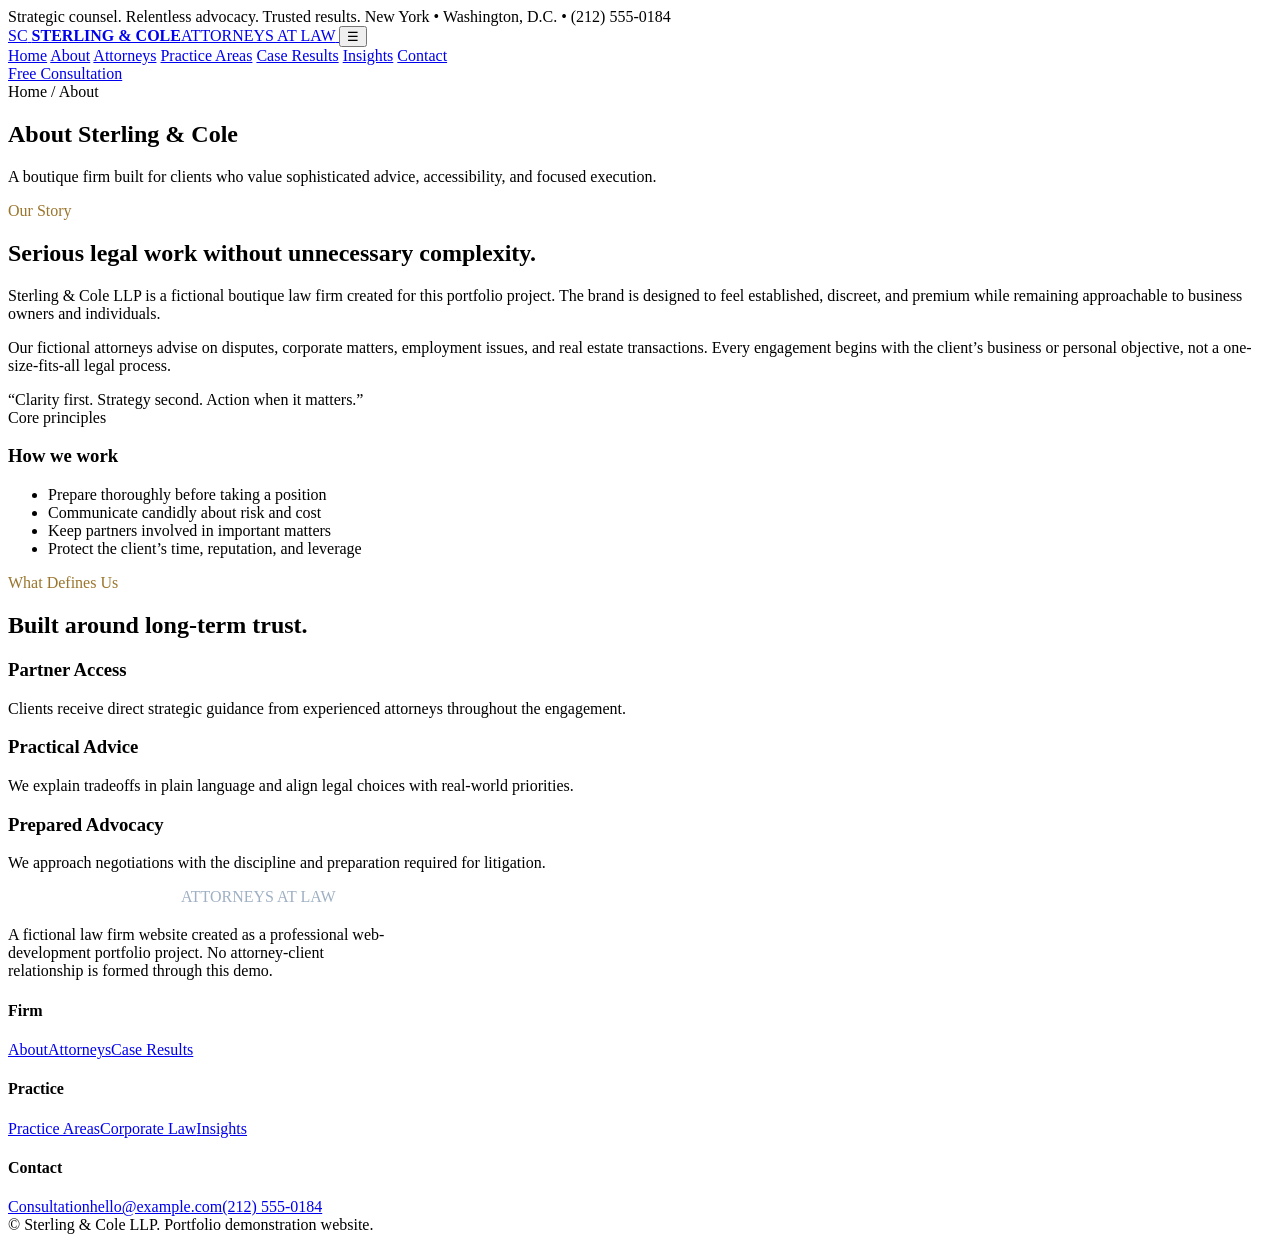
==== about.html @ fb7c3ca8 "Add files via upload" ====
<!DOCTYPE html>
<html lang="en">
<head>
<meta charset="UTF-8">
<meta name="viewport" content="width=device-width, initial-scale=1.0">
<title>About | Sterling & Cole LLP</title>
<meta name="description" content="Learn about Sterling & Cole LLP, a fictional boutique law firm.">
<link rel="stylesheet" href="css/style.css">
</head>
<body>

<div class="topbar">
  <div class="container">
    <span>Strategic counsel. Relentless advocacy. Trusted results.</span>
    <span>New York • Washington, D.C. • (212) 555-0184</span>
  </div>
</div>
<header class="header">
  <div class="container nav">
    <a class="brand" href="index.html" aria-label="Sterling & Cole LLP home">
      <span class="brand-mark">SC</span>
      <span class="brand-text"><strong>STERLING & COLE</strong><span>ATTORNEYS AT LAW</span></span>
    </a>
    <button class="menu-toggle" aria-label="Open menu">☰</button>
    <nav class="nav-links">
      <a href="index.html">Home</a>
      <a href="about.html">About</a>
      <a href="attorneys.html">Attorneys</a>
      <a href="practice-areas.html">Practice Areas</a>
      <a href="case-results.html">Case Results</a>
      <a href="blog.html">Insights</a>
      <a href="contact.html">Contact</a>
    </nav>
    <div class="nav-actions"><a class="btn btn-primary" href="contact.html">Free Consultation</a></div>
  </div>
</header>


<main>
<section class="page-hero"><div class="container"><div class="breadcrumbs">Home / About</div><h1>About Sterling & Cole</h1><p>A boutique firm built for clients who value sophisticated advice, accessibility, and focused execution.</p></div></section>
<section class="section"><div class="container split">
  <div><div class="eyebrow" style="color:#9b752c">Our Story</div><h2>Serious legal work without unnecessary complexity.</h2><p>Sterling & Cole LLP is a fictional boutique law firm created for this portfolio project. The brand is designed to feel established, discreet, and premium while remaining approachable to business owners and individuals.</p><p>Our fictional attorneys advise on disputes, corporate matters, employment issues, and real estate transactions. Every engagement begins with the client’s business or personal objective, not a one-size-fits-all legal process.</p><div class="quote">“Clarity first. Strategy second. Action when it matters.”</div></div>
  <div class="feature-box"><div class="mini">Core principles</div><h3>How we work</h3><ul class="checks"><li>Prepare thoroughly before taking a position</li><li>Communicate candidly about risk and cost</li><li>Keep partners involved in important matters</li><li>Protect the client’s time, reputation, and leverage</li></ul></div>
</div></section>
<section class="section section-soft"><div class="container"><div class="section-heading"><div class="eyebrow" style="color:#9b752c">What Defines Us</div><h2>Built around long-term trust.</h2></div><div class="grid-3">
<article class="card"><h3>Partner Access</h3><p>Clients receive direct strategic guidance from experienced attorneys throughout the engagement.</p></article>
<article class="card"><h3>Practical Advice</h3><p>We explain tradeoffs in plain language and align legal choices with real-world priorities.</p></article>
<article class="card"><h3>Prepared Advocacy</h3><p>We approach negotiations with the discipline and preparation required for litigation.</p></article>
</div></div></section>
</main>


<footer class="footer">
  <div class="container">
    <div class="footer-grid">
      <div>
        <a class="brand" href="index.html" style="color:white">
          <span class="brand-mark">SC</span>
          <span class="brand-text"><strong>STERLING & COLE</strong><span style="color:#9fb0c3">ATTORNEYS AT LAW</span></span>
        </a>
        <p style="max-width:390px;margin-top:20px">A fictional law firm website created as a professional web-development portfolio project. No attorney-client relationship is formed through this demo.</p>
      </div>
      <div><h4>Firm</h4><a href="about.html">About</a><a href="attorneys.html">Attorneys</a><a href="case-results.html">Case Results</a></div>
      <div><h4>Practice</h4><a href="practice-areas.html">Practice Areas</a><a href="corporate-law.html">Corporate Law</a><a href="blog.html">Insights</a></div>
      <div><h4>Contact</h4><a href="contact.html">Consultation</a><a href="mailto:hello@example.com">hello@example.com</a><a href="tel:+12125550184">(212) 555-0184</a></div>
    </div>
    <div class="footer-bottom">© <span data-year></span> Sterling & Cole LLP. Portfolio demonstration website.</div>
  </div>
</footer>
<script src="js/main.js"></script>

</body>
</html>
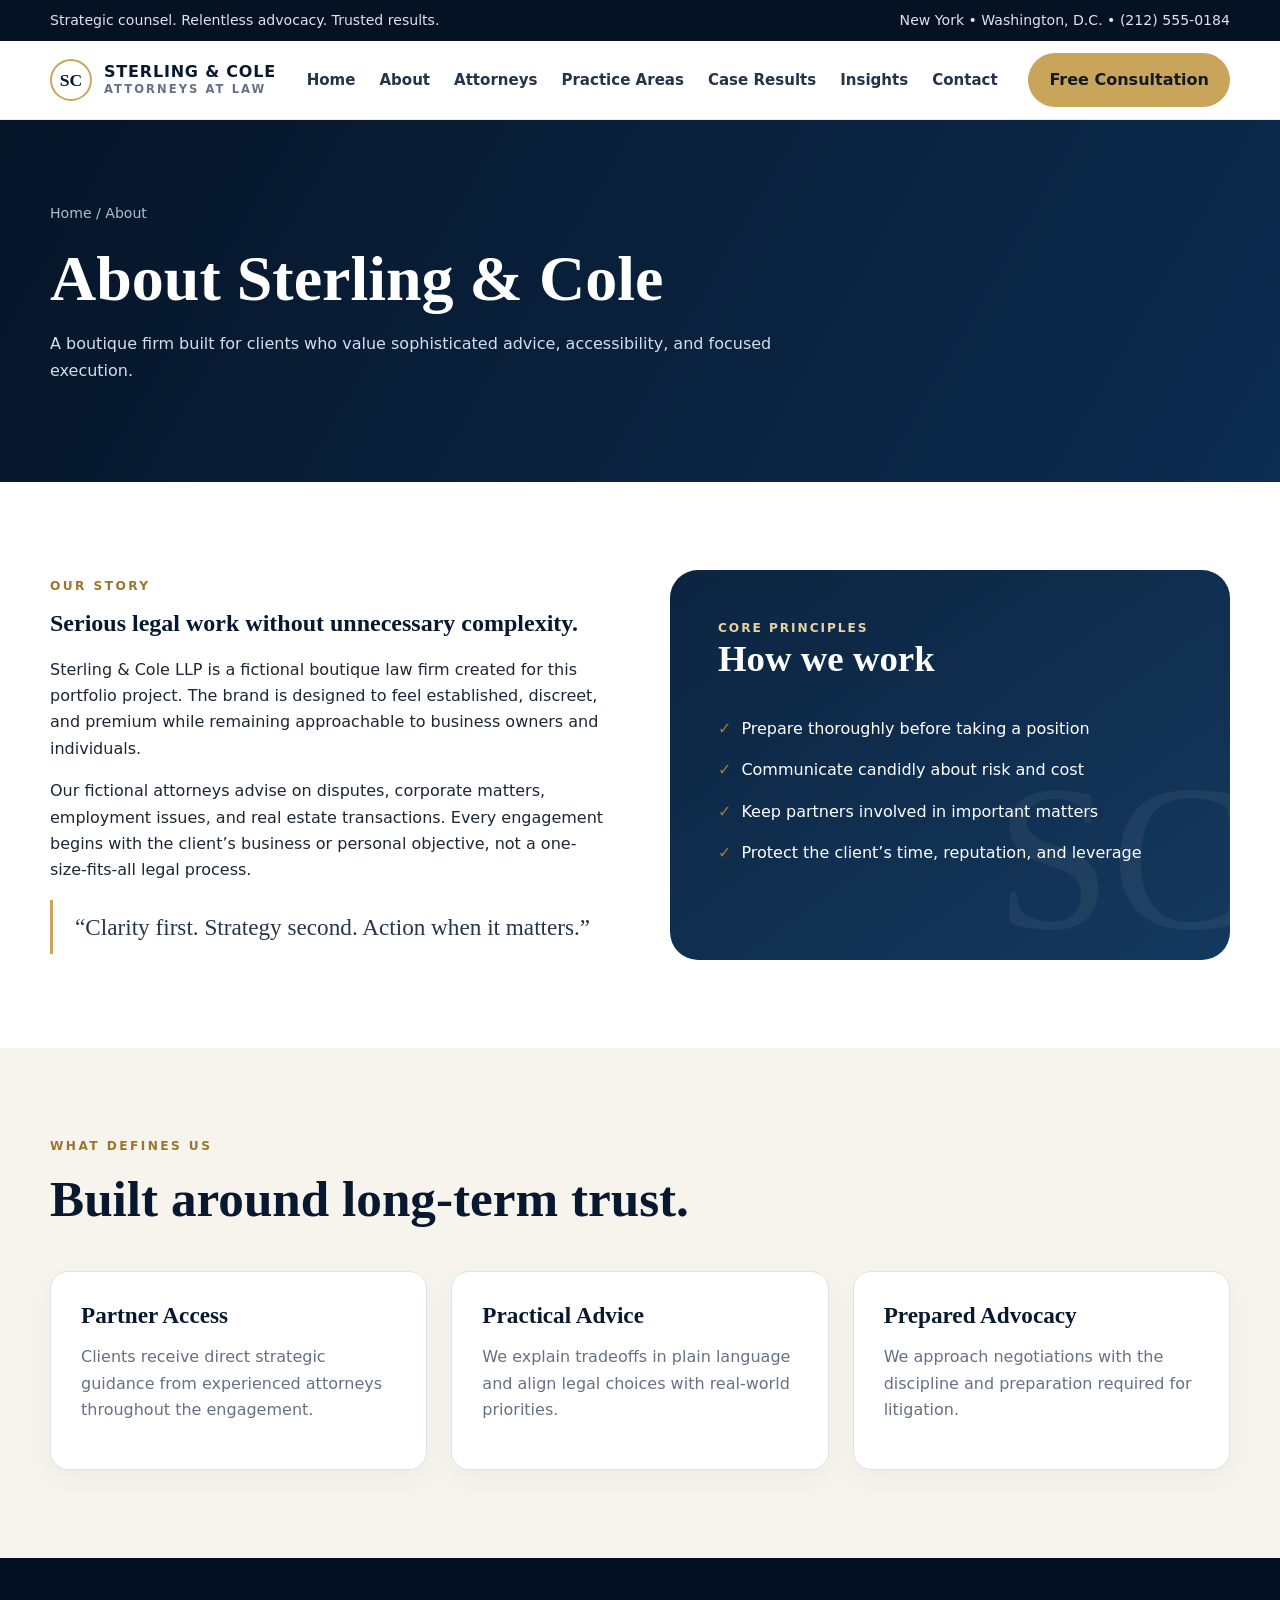
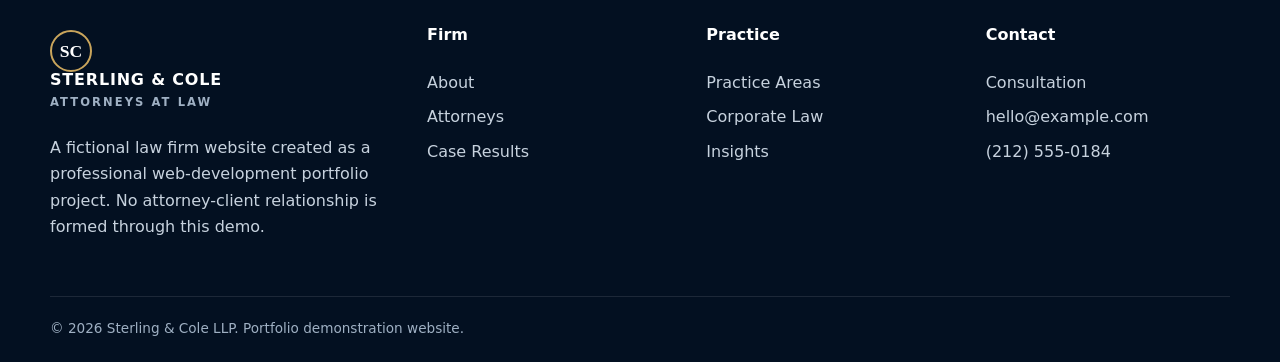
==== commit 13cf48e5: "Update about.html" ====
--- a/about.html
+++ b/about.html
@@ -5,7 +5,7 @@
 <meta name="viewport" content="width=device-width, initial-scale=1.0">
 <title>About | Sterling & Cole LLP</title>
 <meta name="description" content="Learn about Sterling & Cole LLP, a fictional boutique law firm.">
-<link rel="stylesheet" href="css/style.css">
+<link rel="stylesheet" href="style.css">
 </head>
 <body>
 
@@ -67,7 +67,7 @@
     <div class="footer-bottom">© <span data-year></span> Sterling & Cole LLP. Portfolio demonstration website.</div>
   </div>
 </footer>
-<script src="js/main.js"></script>
+<script src="main.js"></script>
 
 </body>
-</html>+</html>
--- a/style.css
+++ b/style.css
@@ -0,0 +1,216 @@
+
+:root{
+  --navy:#07182f;
+  --navy-2:#0d2747;
+  --gold:#c9a55c;
+  --gold-light:#e7d3a1;
+  --ivory:#f7f4ee;
+  --white:#ffffff;
+  --ink:#1c2735;
+  --muted:#657184;
+  --line:#dde2e8;
+  --shadow:0 20px 55px rgba(7,24,47,.12);
+  --radius:18px;
+  --container:1180px;
+}
+*{box-sizing:border-box}
+html{scroll-behavior:smooth}
+body{
+  margin:0;
+  font-family:Inter,system-ui,-apple-system,BlinkMacSystemFont,"Segoe UI",sans-serif;
+  color:var(--ink);
+  background:var(--white);
+  line-height:1.65;
+}
+img{max-width:100%;display:block}
+a{text-decoration:none;color:inherit}
+button,input,select,textarea{font:inherit}
+.container{width:min(var(--container),calc(100% - 40px));margin:auto}
+.topbar{
+  background:#041224;color:#dbe5ef;font-size:.88rem;padding:9px 0
+}
+.topbar .container{display:flex;justify-content:space-between;gap:20px;flex-wrap:wrap}
+.header{
+  position:sticky;top:0;z-index:20;background:rgba(255,255,255,.96);
+  backdrop-filter:blur(12px);border-bottom:1px solid rgba(7,24,47,.08)
+}
+.nav{height:78px;display:flex;align-items:center;justify-content:space-between;gap:24px}
+.brand{display:flex;align-items:center;gap:12px;font-weight:800;color:var(--navy)}
+.brand-mark{
+  width:42px;height:42px;border:2px solid var(--gold);border-radius:50%;
+  display:grid;place-items:center;font-family:Georgia,serif;font-size:1.1rem
+}
+.brand-text{line-height:1}
+.brand-text strong{display:block;letter-spacing:.05em}
+.brand-text span{font-size:.72rem;color:var(--muted);font-weight:600;letter-spacing:.18em}
+.nav-links{display:flex;align-items:center;gap:24px;font-size:.94rem;font-weight:650;color:#25344a}
+.nav-links a:hover,.nav-links a.active{color:#9b752c}
+.nav-actions{display:flex;align-items:center;gap:12px}
+.menu-toggle{display:none;background:none;border:0;font-size:1.6rem;color:var(--navy);cursor:pointer}
+.btn{
+  display:inline-flex;align-items:center;justify-content:center;gap:8px;
+  padding:13px 20px;border-radius:999px;border:1px solid transparent;
+  font-weight:750;transition:.2s ease;cursor:pointer
+}
+.btn-primary{background:var(--gold);color:#111927}
+.btn-primary:hover{transform:translateY(-2px);background:#d5b36c}
+.btn-outline{border-color:rgba(255,255,255,.45);color:#fff}
+.btn-outline:hover{background:#fff;color:var(--navy)}
+.btn-navy{background:var(--navy);color:#fff}
+.btn-navy:hover{background:var(--navy-2);transform:translateY(-2px)}
+.hero{
+  color:#fff;background:
+    radial-gradient(circle at 80% 20%, rgba(201,165,92,.2), transparent 32%),
+    linear-gradient(120deg,#051426 0%,#0b2647 60%,#0f3158 100%);
+  padding:105px 0 95px;overflow:hidden
+}
+.hero-grid{display:grid;grid-template-columns:1.15fr .85fr;gap:70px;align-items:center}
+.eyebrow{
+  color:var(--gold-light);text-transform:uppercase;letter-spacing:.2em;
+  font-weight:800;font-size:.76rem;margin-bottom:14px
+}
+h1,h2,h3{font-family:Georgia,"Times New Roman",serif;color:var(--navy);line-height:1.12;margin-top:0}
+.hero h1{color:#fff;font-size:clamp(3rem,6vw,5.5rem);max-width:820px;margin-bottom:24px}
+.hero p{color:#d9e2ec;font-size:1.12rem;max-width:680px}
+.hero-actions{display:flex;gap:14px;flex-wrap:wrap;margin-top:34px}
+.hero-card{
+  background:rgba(255,255,255,.08);border:1px solid rgba(255,255,255,.16);
+  border-radius:28px;padding:34px;box-shadow:var(--shadow)
+}
+.hero-card h3{color:#fff;font-size:1.6rem}
+.hero-card p{font-size:.98rem}
+.trust-row{display:grid;grid-template-columns:repeat(3,1fr);gap:16px;margin-top:30px}
+.trust-item{padding:18px;border-top:1px solid rgba(255,255,255,.18)}
+.trust-item strong{font-family:Georgia,serif;font-size:1.65rem;display:block}
+.section{padding:88px 0}
+.section-soft{background:var(--ivory)}
+.section-dark{background:var(--navy);color:#fff}
+.section-dark h2,.section-dark h3{color:#fff}
+.section-heading{max-width:760px;margin-bottom:44px}
+.section-heading h2{font-size:clamp(2.2rem,4vw,3.7rem);margin-bottom:14px}
+.section-heading p{color:var(--muted);font-size:1.05rem}
+.section-dark .section-heading p{color:#cad5e2}
+.grid-3{display:grid;grid-template-columns:repeat(3,1fr);gap:24px}
+.grid-2{display:grid;grid-template-columns:repeat(2,1fr);gap:28px}
+.card{
+  border:1px solid var(--line);border-radius:var(--radius);padding:30px;background:#fff;
+  box-shadow:0 10px 30px rgba(12,31,54,.04)
+}
+.card h3{font-size:1.45rem;margin-bottom:10px}
+.card p{color:var(--muted)}
+.icon-badge{
+  width:48px;height:48px;border-radius:14px;background:#f2ead8;color:#8e6b29;
+  display:grid;place-items:center;font-weight:900;margin-bottom:22px
+}
+.link-arrow{color:#9b752c;font-weight:800}
+.stats{display:grid;grid-template-columns:repeat(4,1fr);gap:20px}
+.stat{padding:30px;border-left:2px solid var(--gold)}
+.stat strong{display:block;font-family:Georgia,serif;font-size:2.4rem}
+.stat span{color:#c9d4e1}
+.split{display:grid;grid-template-columns:1fr 1fr;gap:60px;align-items:center}
+.feature-box{
+  min-height:390px;border-radius:28px;padding:48px;color:#fff;
+  background:linear-gradient(145deg,#0c2441,#14395e);
+  position:relative;overflow:hidden
+}
+.feature-box:after{
+  content:"SC";position:absolute;right:-20px;bottom:-70px;
+  font-family:Georgia,serif;font-size:13rem;color:rgba(255,255,255,.055)
+}
+.feature-box h3{color:#fff;font-size:2.3rem}
+.feature-box .mini{color:var(--gold-light);text-transform:uppercase;letter-spacing:.16em;font-size:.76rem;font-weight:800}
+.checks{display:grid;gap:15px;margin:25px 0 0;padding:0;list-style:none}
+.checks li{display:flex;gap:10px}
+.checks li:before{content:"✓";color:#a77d2e;font-weight:900}
+.page-hero{
+  background:linear-gradient(120deg,#061528,#0c2c50);padding:82px 0;color:#fff
+}
+.page-hero h1{color:#fff;font-size:clamp(2.8rem,5vw,4.8rem);margin-bottom:14px}
+.page-hero p{color:#d5deea;max-width:760px}
+.breadcrumbs{font-size:.88rem;color:#aebfd1;margin-bottom:18px}
+.team-card{padding:0;overflow:hidden}
+.team-photo{
+  height:270px;background:
+  linear-gradient(145deg,rgba(201,165,92,.24),rgba(7,24,47,.08)),
+  linear-gradient(135deg,#d7dbe0,#f7f8fa);
+  display:flex;align-items:flex-end;padding:25px
+}
+.team-initials{
+  width:82px;height:82px;border-radius:50%;background:var(--navy);color:#fff;
+  display:grid;place-items:center;font-family:Georgia,serif;font-size:1.8rem;border:3px solid var(--gold)
+}
+.team-card .content{padding:26px}
+.tag{
+  display:inline-flex;border:1px solid #d8c28f;border-radius:999px;padding:6px 10px;
+  color:#886720;font-weight:700;font-size:.77rem;margin:4px 5px 0 0
+}
+.case{
+  border-top:1px solid var(--line);padding:26px 0;display:grid;
+  grid-template-columns:150px 1fr auto;gap:22px;align-items:start
+}
+.case .amount{font-family:Georgia,serif;font-size:1.7rem;color:#9b752c}
+.case small{color:var(--muted)}
+.blog-card{padding:0;overflow:hidden}
+.blog-cover{
+  height:210px;background:linear-gradient(135deg,#0b2341,#1a4a79);padding:24px;
+  display:flex;align-items:flex-end;color:#fff
+}
+.blog-card .content{padding:26px}
+.blog-meta{color:#9b752c;font-weight:800;font-size:.78rem;text-transform:uppercase;letter-spacing:.08em}
+.form-wrap{
+  display:grid;grid-template-columns:.8fr 1.2fr;gap:42px;align-items:start
+}
+.form{
+  background:#fff;border:1px solid var(--line);border-radius:24px;padding:34px;box-shadow:var(--shadow)
+}
+.form-grid{display:grid;grid-template-columns:1fr 1fr;gap:18px}
+.field{display:grid;gap:7px}
+.field.full{grid-column:1/-1}
+label{font-weight:750;font-size:.9rem;color:#31425a}
+input,select,textarea{
+  width:100%;border:1px solid #cfd7e1;border-radius:12px;padding:13px 14px;background:#fff;color:var(--ink)
+}
+input:focus,select:focus,textarea:focus{outline:2px solid rgba(201,165,92,.3);border-color:#b58b3d}
+textarea{min-height:140px;resize:vertical}
+.form-note{font-size:.82rem;color:var(--muted)}
+.alert{display:none;padding:12px 14px;border-radius:10px;margin-top:14px;background:#eaf6ed;color:#235a2f}
+.cta{
+  margin-top:60px;padding:44px;border-radius:26px;background:linear-gradient(135deg,#0a2442,#0e345d);
+  color:#fff;display:flex;justify-content:space-between;gap:30px;align-items:center
+}
+.cta h3{color:#fff;font-size:2rem;margin-bottom:8px}
+.footer{background:#031021;color:#c7d2de;padding:64px 0 22px}
+.footer-grid{display:grid;grid-template-columns:1.4fr 1fr 1fr 1fr;gap:35px}
+.footer h4{color:#fff;margin-top:0}
+.footer a{display:block;margin:8px 0;color:#c7d2de}
+.footer a:hover{color:var(--gold-light)}
+.footer-bottom{border-top:1px solid rgba(255,255,255,.1);margin-top:40px;padding-top:20px;font-size:.85rem;color:#9fb0c3}
+.quote{
+  border-left:3px solid var(--gold);padding:8px 0 8px 22px;font-family:Georgia,serif;
+  font-size:1.45rem;color:#27364a
+}
+.table{width:100%;border-collapse:collapse}
+.table th,.table td{padding:16px;border-bottom:1px solid var(--line);text-align:left}
+.table th{color:var(--navy)}
+@media(max-width:980px){
+  .nav-links{
+    display:none;position:absolute;left:20px;right:20px;top:84px;background:#fff;padding:22px;
+    border-radius:18px;box-shadow:var(--shadow);flex-direction:column;align-items:flex-start
+  }
+  .nav-links.open{display:flex}
+  .menu-toggle{display:block}
+  .nav-actions .btn{display:none}
+  .hero-grid,.split,.form-wrap,.footer-grid{grid-template-columns:1fr}
+  .grid-3{grid-template-columns:repeat(2,1fr)}
+  .stats{grid-template-columns:repeat(2,1fr)}
+}
+@media(max-width:680px){
+  .container{width:min(100% - 28px,var(--container))}
+  .hero{padding:75px 0}
+  .grid-3,.grid-2,.form-grid,.stats,.trust-row{grid-template-columns:1fr}
+  .section{padding:68px 0}
+  .case{grid-template-columns:1fr}
+  .cta{flex-direction:column;align-items:flex-start}
+  .topbar .container{display:block}
+  .topbar .container span:last-child{display:none}
+}
